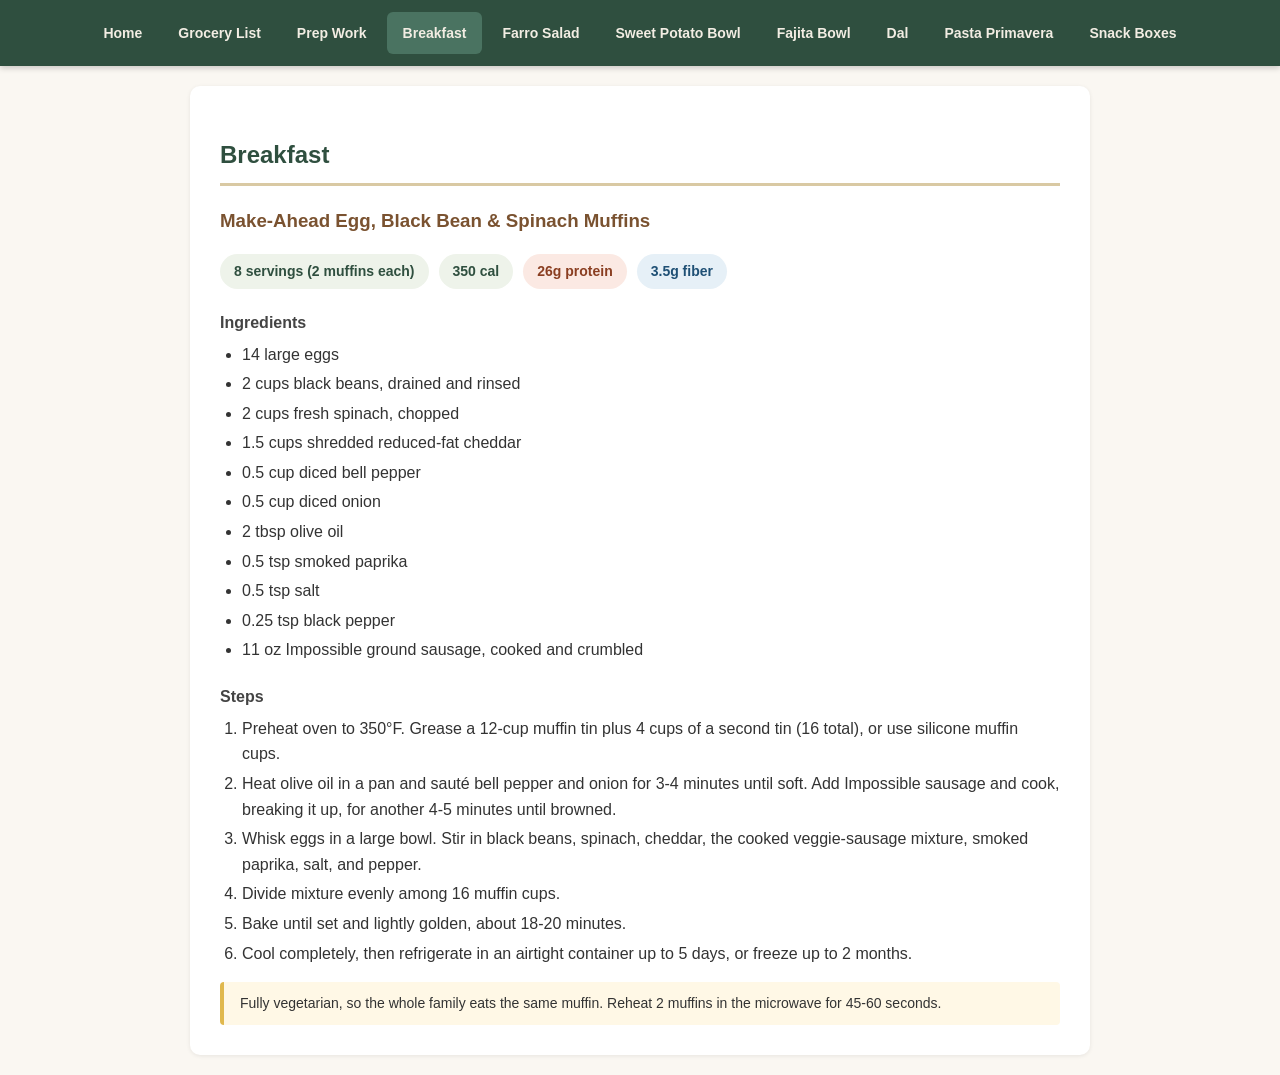
==== breakfast.html @ f359678d "Initial commit" ====
<!DOCTYPE html>
<html lang="en">
<head>
<meta charset="UTF-8">
<title>Breakfast Muffins — Weekly Meal Plan</title>
<link rel="stylesheet" href="styles.css">
</head>
<body>

<nav>
  <a href="index.html">Home</a>
  <a href="grocery.html">Grocery List</a>
  <a href="prep.html">Prep Work</a>
  <a href="breakfast.html" class="active">Breakfast</a>
  <a href="farro-salad.html">Farro Salad</a>
  <a href="sweet-potato-bowl.html">Sweet Potato Bowl</a>
  <a href="fajita-bowl.html">Fajita Bowl</a>
  <a href="dal.html">Dal</a>
  <a href="pasta.html">Pasta Primavera</a>
  <a href="snack.html">Snack Boxes</a>
</nav>

<section>
  <h2>Breakfast</h2>
  <h3 class="recipe-sub">Make-Ahead Egg, Black Bean &amp; Spinach Muffins</h3>
  <div class="macro-badges">
    <span class="badge">8 servings (2 muffins each)</span>
    <span class="badge">350 cal</span>
    <span class="badge protein">26g protein</span>
    <span class="badge fiber">3.5g fiber</span>
  </div>

  <h4>Ingredients</h4>
  <ul>
    <li>14 large eggs</li>
    <li>2 cups black beans, drained and rinsed</li>
    <li>2 cups fresh spinach, chopped</li>
    <li>1.5 cups shredded reduced-fat cheddar</li>
    <li>0.5 cup diced bell pepper</li>
    <li>0.5 cup diced onion</li>
    <li>2 tbsp olive oil</li>
    <li>0.5 tsp smoked paprika</li>
    <li>0.5 tsp salt</li>
    <li>0.25 tsp black pepper</li>
    <li>11 oz Impossible ground sausage, cooked and crumbled</li>
  </ul>

  <h4>Steps</h4>
  <ol>
    <li>Preheat oven to 350°F. Grease a 12-cup muffin tin plus 4 cups of a second tin (16 total), or use silicone muffin cups.</li>
    <li>Heat olive oil in a pan and sauté bell pepper and onion for 3-4 minutes until soft. Add Impossible sausage and cook, breaking it up, for another 4-5 minutes until browned.</li>
    <li>Whisk eggs in a large bowl. Stir in black beans, spinach, cheddar, the cooked veggie-sausage mixture, smoked paprika, salt, and pepper.</li>
    <li>Divide mixture evenly among 16 muffin cups.</li>
    <li>Bake until set and lightly golden, about 18-20 minutes.</li>
    <li>Cool completely, then refrigerate in an airtight container up to 5 days, or freeze up to 2 months.</li>
  </ol>

  <div class="note-box">Fully vegetarian, so the whole family eats the same muffin. Reheat 2 muffins in the microwave for 45-60 seconds.</div>
</section>

</body>
</html>
---- styles.css ----
* { box-sizing: border-box; }
body {
  margin: 0;
  font-family: 'Segoe UI', Tahoma, Geneva, Verdana, sans-serif;
  background-color: #faf7f2;
  color: #333;
  line-height: 1.6;
}
nav {
  position: sticky;
  top: 0;
  background-color: #2f4f3f;
  display: flex;
  flex-wrap: wrap;
  justify-content: center;
  padding: 10px 0;
  z-index: 100;
  box-shadow: 0 2px 6px rgba(0,0,0,0.2);
}
nav a {
  color: #f2ede3;
  padding: 10px 16px;
  margin: 2px;
  font-weight: 600;
  font-size: 14px;
  border-radius: 6px;
  text-decoration: none;
  transition: background-color 0.2s;
}
nav a:hover, nav a.active {
  background-color: #4a7361;
}
header.page-title {
  text-align: center;
  padding: 30px 20px 10px;
}
header.page-title h1 { color: #2f4f3f; margin-bottom: 4px; }
header.page-title p { color: #777; }
section {
  max-width: 900px;
  margin: 20px auto;
  background: #ffffff;
  padding: 30px;
  border-radius: 10px;
  box-shadow: 0 1px 4px rgba(0,0,0,0.08);
}
section h2 {
  color: #2f4f3f;
  border-bottom: 3px solid #d9c9a3;
  padding-bottom: 8px;
}
h3.recipe-sub { color: #7a5230; margin-top: 0; }
.macro-badges { display: flex; gap: 10px; flex-wrap: wrap; margin: 12px 0 20px; }
.badge { background-color: #eef3ea; color: #2f4f3f; padding: 6px 14px; border-radius: 20px; font-size: 14px; font-weight: 600; }
.badge.protein { background-color: #fbe9e3; color: #8a3e21; }
.badge.fiber { background-color: #e6f0f7; color: #1f5075; }
h4 { margin-bottom: 6px; color: #444; }
ul, ol { margin-top: 4px; padding-left: 22px; }
li { margin-bottom: 4px; }
.note-box {
  background-color: #fff8e6;
  border-left: 4px solid #e0b84d;
  padding: 10px 16px;
  margin-top: 16px;
  border-radius: 4px;
  font-size: 14px;
}
.grocery-columns { display: grid; grid-template-columns: repeat(auto-fit, minmax(220px, 1fr)); gap: 24px; }
.grocery-columns h4 { color: #2f4f3f; border-bottom: 1px solid #ddd; padding-bottom: 4px; }
.prep-person { background-color: #f5f5f0; padding: 16px 20px; border-radius: 8px; margin-bottom: 20px; }
.prep-person h3 { margin-top: 0; color: #2f4f3f; }
.shared-box { background-color: #eef3ea; border-left: 4px solid #4a7361; padding: 14px 18px; border-radius: 4px; margin-bottom: 16px; }
.shared-box h4 { margin: 0 0 6px; color: #2f4f3f; }
.task { display: flex; align-items: flex-start; gap: 10px; padding: 8px 0; border-bottom: 1px solid #eee; }
.task:last-child { border-bottom: none; }
.task input[type="checkbox"] { margin-top: 4px; width: 16px; height: 16px; flex-shrink: 0; }
.task label { flex: 1; }
.amt { font-weight: 600; color: #2f4f3f; }
.person-tag { display: inline-block; background-color: #2f4f3f; color: #f2ede3; font-size: 12px; font-weight: 600; padding: 3px 10px; border-radius: 12px; margin-bottom: 12px; }
.splash-cards { display: grid; grid-template-columns: repeat(auto-fit, minmax(200px, 1fr)); gap: 16px; margin-top: 20px; }
.splash-card { background: #f5f5f0; border-radius: 10px; padding: 20px; text-decoration: none; color: #2f4f3f; text-align: center; font-weight: 600; transition: background-color 0.2s; }
.splash-card:hover { background-color: #eef3ea; }
footer { text-align: center; padding: 30px; color: #999; font-size: 13px; }
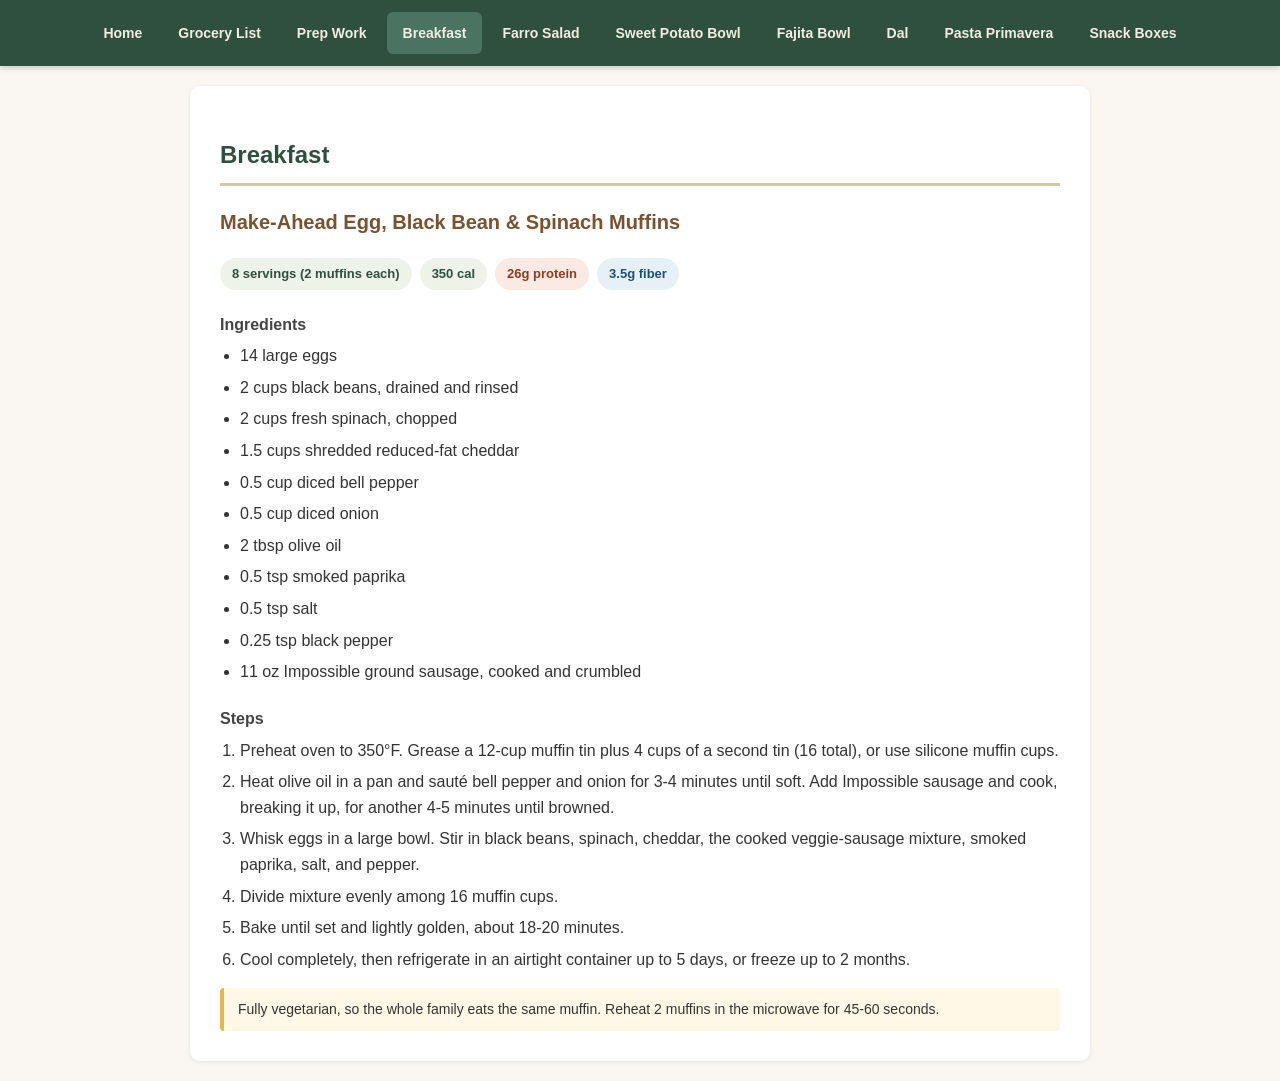
==== commit b888d88d: "added styling to make it responsive" ====
--- a/breakfast.html
+++ b/breakfast.html
@@ -2,6 +2,7 @@
 <html lang="en">
 <head>
 <meta charset="UTF-8">
+<meta name="viewport" content="width=device-width, initial-scale=1.0">
 <title>Breakfast Muffins — Weekly Meal Plan</title>
 <link rel="stylesheet" href="styles.css">
 </head>
--- a/styles.css
+++ b/styles.css
@@ -1,30 +1,37 @@
 * { box-sizing: border-box; }
+html { -webkit-text-size-adjust: 100%; }
 body {
   margin: 0;
   font-family: 'Segoe UI', Tahoma, Geneva, Verdana, sans-serif;
   background-color: #faf7f2;
   color: #333;
   line-height: 1.6;
+  font-size: 16px;
 }
 nav {
   position: sticky;
   top: 0;
   background-color: #2f4f3f;
   display: flex;
-  flex-wrap: wrap;
-  justify-content: center;
-  padding: 10px 0;
+  flex-wrap: nowrap;
+  overflow-x: auto;
+  -webkit-overflow-scrolling: touch;
+  justify-content: flex-start;
+  padding: 8px 6px;
   z-index: 100;
   box-shadow: 0 2px 6px rgba(0,0,0,0.2);
+  scrollbar-width: thin;
 }
 nav a {
   color: #f2ede3;
-  padding: 10px 16px;
+  padding: 8px 12px;
   margin: 2px;
   font-weight: 600;
-  font-size: 14px;
+  font-size: 13px;
   border-radius: 6px;
   text-decoration: none;
+  white-space: nowrap;
+  flex-shrink: 0;
   transition: background-color 0.2s;
 }
 nav a:hover, nav a.active {
@@ -32,15 +39,19 @@
 }
 header.page-title {
   text-align: center;
-  padding: 30px 20px 10px;
+  padding: 24px 16px 8px;
 }
-header.page-title h1 { color: #2f4f3f; margin-bottom: 4px; }
-header.page-title p { color: #777; }
+header.page-title h1 {
+  color: #2f4f3f;
+  margin-bottom: 4px;
+  font-size: 1.6rem;
+}
+header.page-title p { color: #777; font-size: 0.95rem; }
 section {
   max-width: 900px;
-  margin: 20px auto;
+  margin: 16px auto;
   background: #ffffff;
-  padding: 30px;
+  padding: 20px;
   border-radius: 10px;
   box-shadow: 0 1px 4px rgba(0,0,0,0.08);
 }
@@ -48,36 +59,108 @@
   color: #2f4f3f;
   border-bottom: 3px solid #d9c9a3;
   padding-bottom: 8px;
+  font-size: 1.3rem;
 }
-h3.recipe-sub { color: #7a5230; margin-top: 0; }
-.macro-badges { display: flex; gap: 10px; flex-wrap: wrap; margin: 12px 0 20px; }
-.badge { background-color: #eef3ea; color: #2f4f3f; padding: 6px 14px; border-radius: 20px; font-size: 14px; font-weight: 600; }
+h3.recipe-sub { color: #7a5230; margin-top: 0; font-size: 1.1rem; }
+.macro-badges { display: flex; gap: 8px; flex-wrap: wrap; margin: 12px 0 20px; }
+.badge {
+  background-color: #eef3ea;
+  color: #2f4f3f;
+  padding: 6px 12px;
+  border-radius: 20px;
+  font-size: 13px;
+  font-weight: 600;
+  white-space: nowrap;
+}
 .badge.protein { background-color: #fbe9e3; color: #8a3e21; }
 .badge.fiber { background-color: #e6f0f7; color: #1f5075; }
-h4 { margin-bottom: 6px; color: #444; }
-ul, ol { margin-top: 4px; padding-left: 22px; }
-li { margin-bottom: 4px; }
+h4 { margin-bottom: 6px; color: #444; font-size: 1rem; }
+ul, ol { margin-top: 4px; padding-left: 20px; }
+li { margin-bottom: 6px; }
 .note-box {
   background-color: #fff8e6;
   border-left: 4px solid #e0b84d;
-  padding: 10px 16px;
+  padding: 10px 14px;
   margin-top: 16px;
   border-radius: 4px;
   font-size: 14px;
 }
-.grocery-columns { display: grid; grid-template-columns: repeat(auto-fit, minmax(220px, 1fr)); gap: 24px; }
+.grocery-columns {
+  display: grid;
+  grid-template-columns: 1fr;
+  gap: 20px;
+}
 .grocery-columns h4 { color: #2f4f3f; border-bottom: 1px solid #ddd; padding-bottom: 4px; }
-.prep-person { background-color: #f5f5f0; padding: 16px 20px; border-radius: 8px; margin-bottom: 20px; }
+.prep-person { background-color: #f5f5f0; padding: 14px 16px; border-radius: 8px; margin-bottom: 16px; }
 .prep-person h3 { margin-top: 0; color: #2f4f3f; }
-.shared-box { background-color: #eef3ea; border-left: 4px solid #4a7361; padding: 14px 18px; border-radius: 4px; margin-bottom: 16px; }
+.shared-box { background-color: #eef3ea; border-left: 4px solid #4a7361; padding: 12px 14px; border-radius: 4px; margin-bottom: 14px; }
 .shared-box h4 { margin: 0 0 6px; color: #2f4f3f; }
-.task { display: flex; align-items: flex-start; gap: 10px; padding: 8px 0; border-bottom: 1px solid #eee; }
+.task {
+  display: flex;
+  align-items: flex-start;
+  gap: 10px;
+  padding: 10px 0;
+  border-bottom: 1px solid #eee;
+}
 .task:last-child { border-bottom: none; }
-.task input[type="checkbox"] { margin-top: 4px; width: 16px; height: 16px; flex-shrink: 0; }
-.task label { flex: 1; }
+.task input[type="checkbox"] {
+  margin-top: 4px;
+  width: 20px;
+  height: 20px;
+  flex-shrink: 0;
+}
+.task label { flex: 1; font-size: 0.95rem; }
 .amt { font-weight: 600; color: #2f4f3f; }
-.person-tag { display: inline-block; background-color: #2f4f3f; color: #f2ede3; font-size: 12px; font-weight: 600; padding: 3px 10px; border-radius: 12px; margin-bottom: 12px; }
-.splash-cards { display: grid; grid-template-columns: repeat(auto-fit, minmax(200px, 1fr)); gap: 16px; margin-top: 20px; }
-.splash-card { background: #f5f5f0; border-radius: 10px; padding: 20px; text-decoration: none; color: #2f4f3f; text-align: center; font-weight: 600; transition: background-color 0.2s; }
+.person-tag {
+  display: inline-block;
+  background-color: #2f4f3f;
+  color: #f2ede3;
+  font-size: 12px;
+  font-weight: 600;
+  padding: 3px 10px;
+  border-radius: 12px;
+  margin-bottom: 12px;
+}
+.splash-cards {
+  display: grid;
+  grid-template-columns: repeat(2, 1fr);
+  gap: 12px;
+  margin-top: 20px;
+}
+.splash-card {
+  background: #f5f5f0;
+  border-radius: 10px;
+  padding: 16px 10px;
+  text-decoration: none;
+  color: #2f4f3f;
+  text-align: center;
+  font-weight: 600;
+  font-size: 0.9rem;
+  transition: background-color 0.2s;
+}
 .splash-card:hover { background-color: #eef3ea; }
-footer { text-align: center; padding: 30px; color: #999; font-size: 13px; }+footer { text-align: center; padding: 24px 16px; color: #999; font-size: 13px; }
+
+@media (min-width: 600px) {
+  body { font-size: 16px; }
+  nav {
+    flex-wrap: wrap;
+    overflow-x: visible;
+    justify-content: center;
+    padding: 10px 0;
+  }
+  nav a { font-size: 14px; padding: 10px 16px; }
+  header.page-title h1 { font-size: 2rem; }
+  section { padding: 30px; margin: 20px auto; }
+  section h2 { font-size: 1.5rem; }
+  h3.recipe-sub { font-size: 1.25rem; }
+  .grocery-columns { grid-template-columns: repeat(auto-fit, minmax(220px, 1fr)); }
+  .splash-cards { grid-template-columns: repeat(auto-fit, minmax(200px, 1fr)); }
+  .splash-card { padding: 20px; font-size: 1rem; }
+}
+
+@media (max-width: 400px) {
+  .macro-badges { gap: 6px; }
+  .badge { font-size: 12px; padding: 5px 10px; }
+  section { padding: 16px 14px; }
+}
